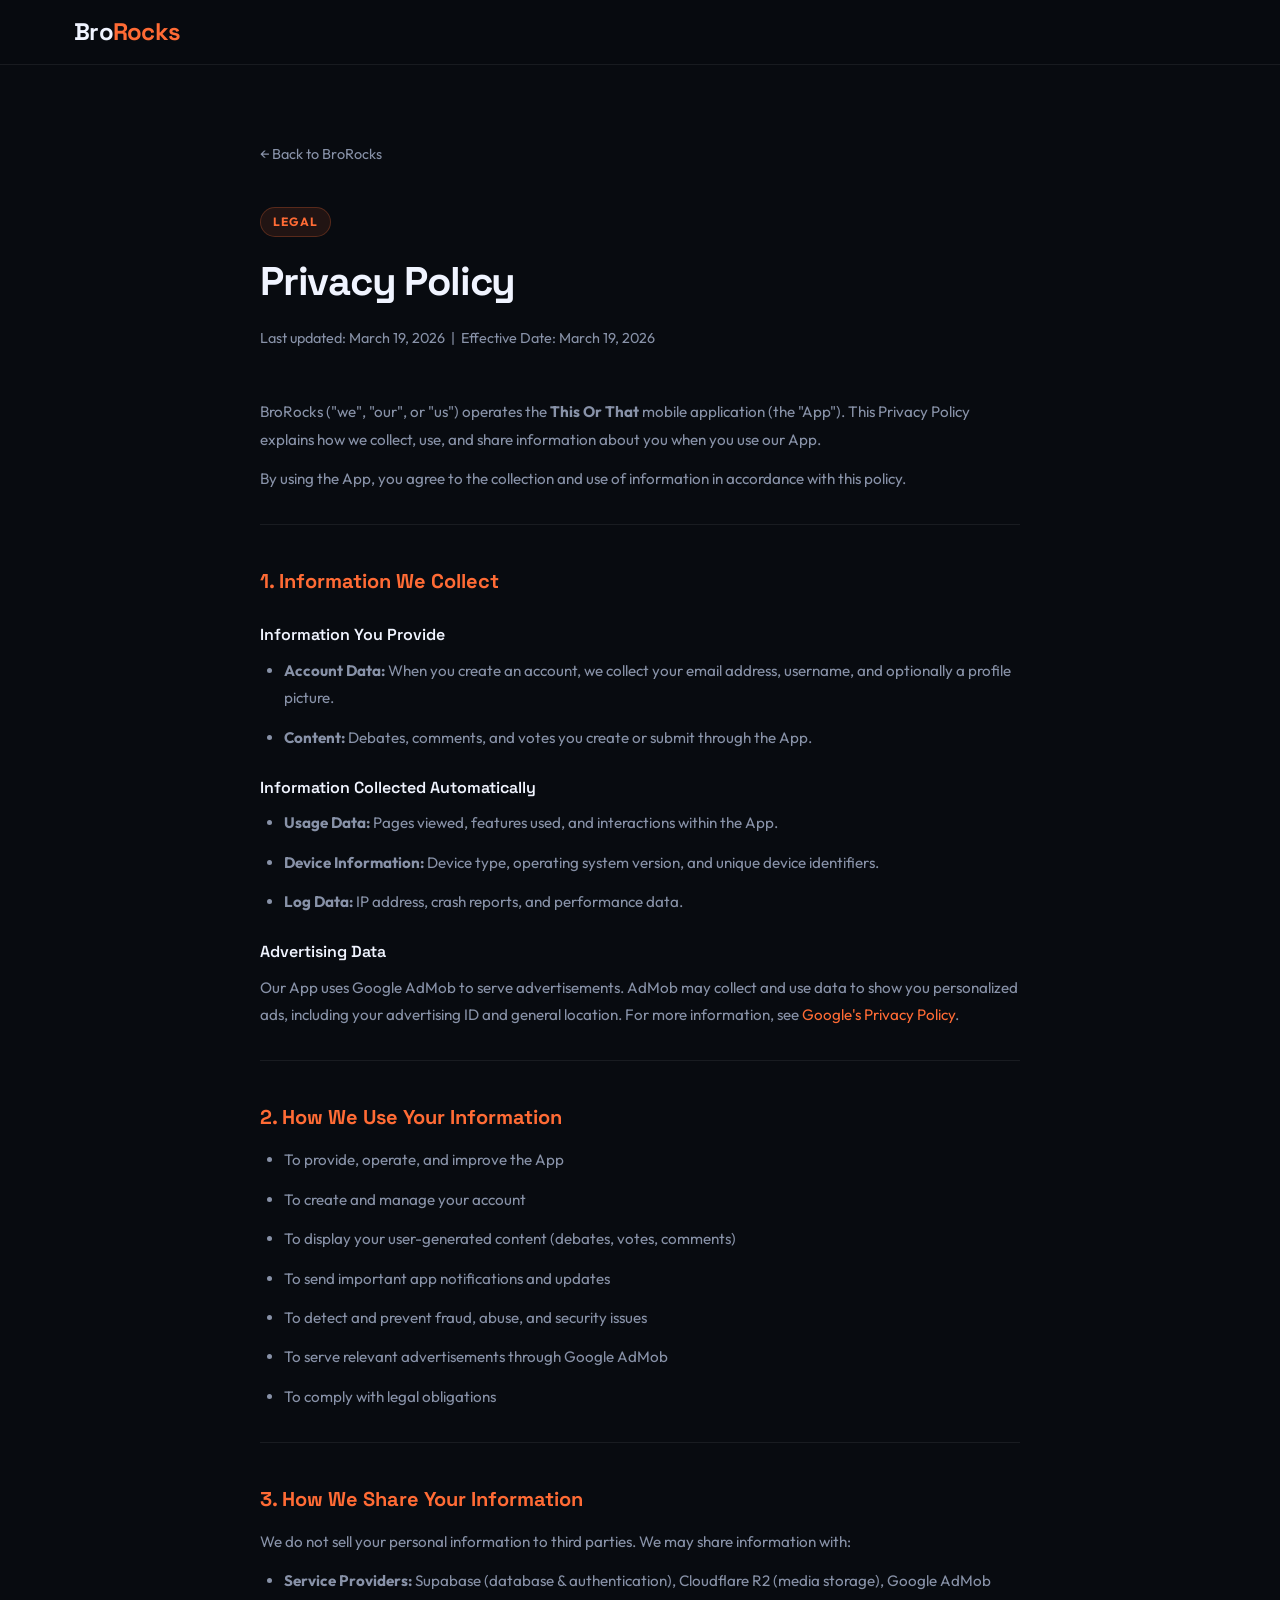
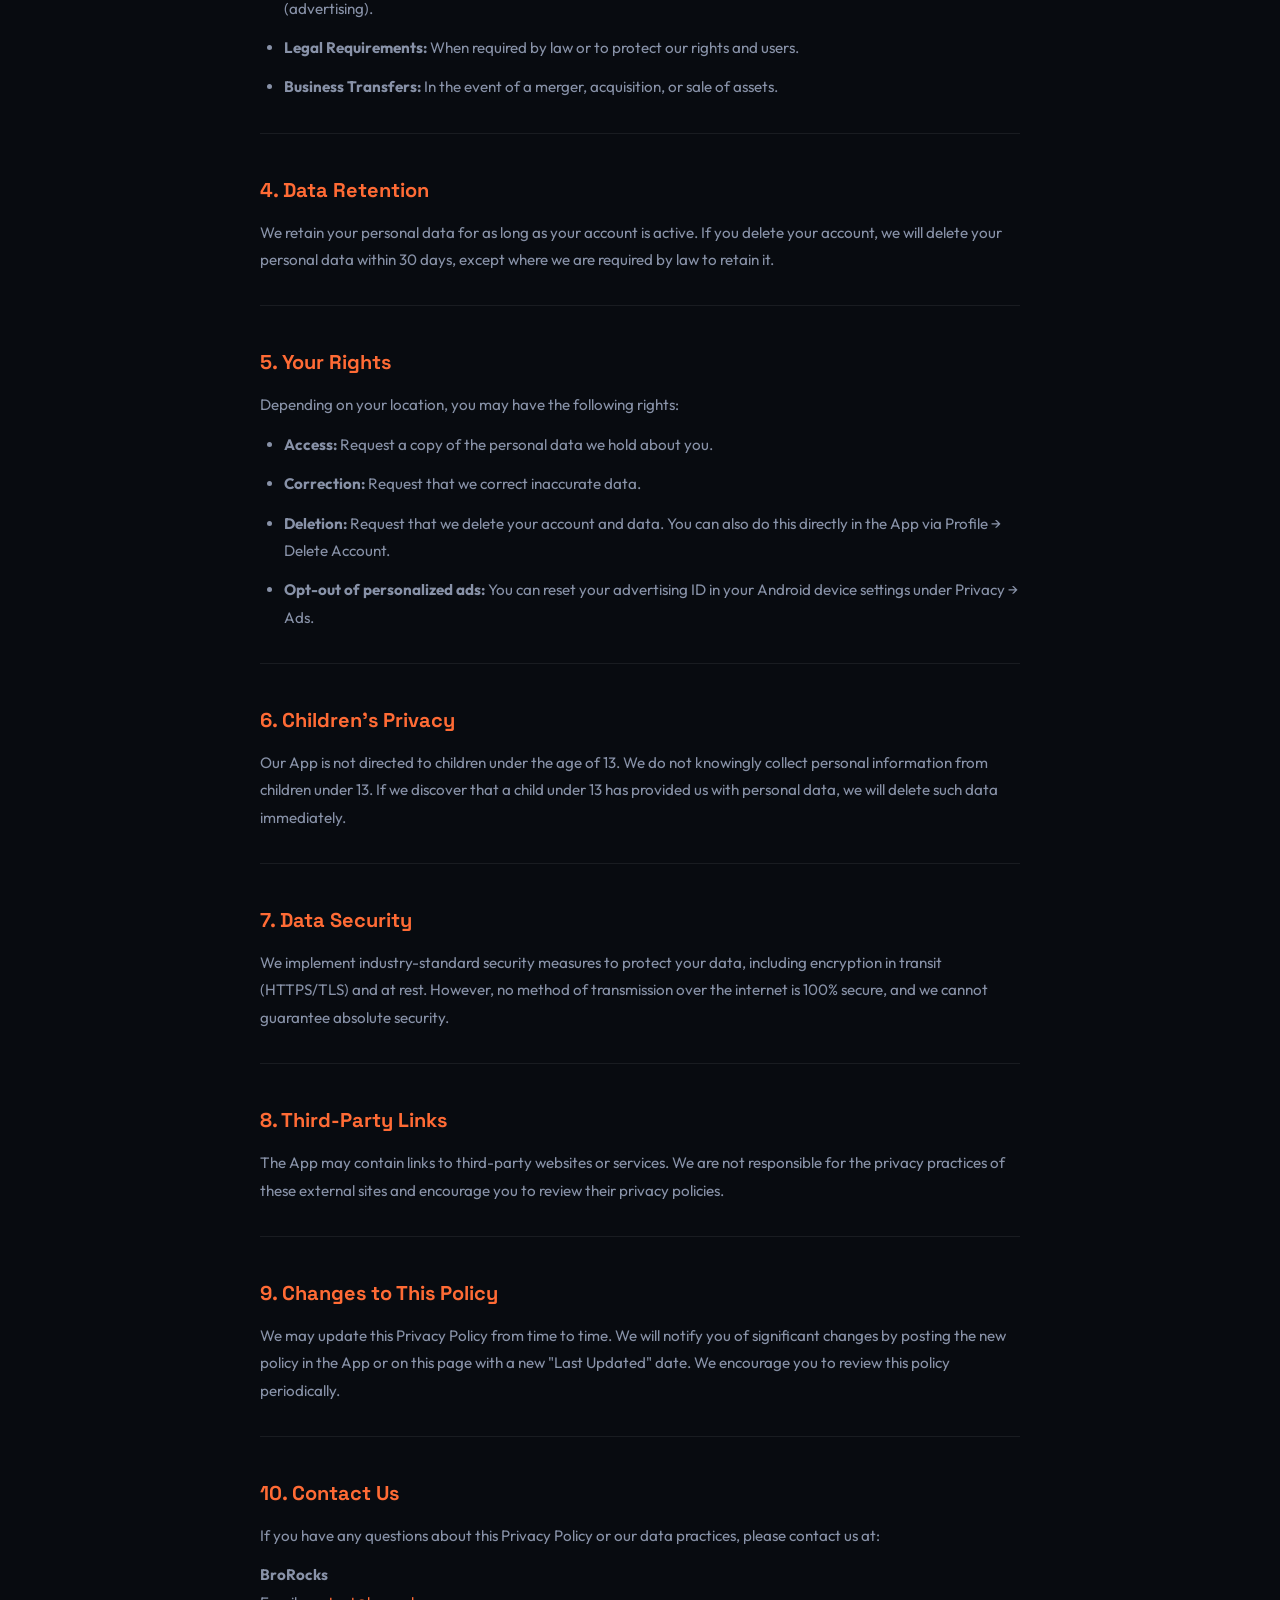
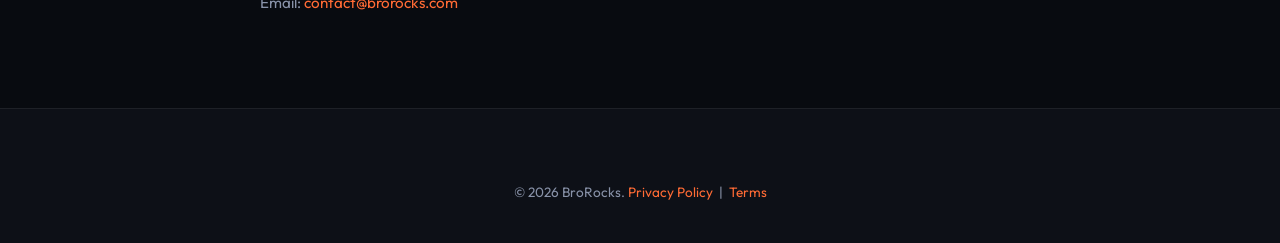
==== privacy-policy.html @ 7d25a462 "Brorocks landing page added" ====
<!DOCTYPE html>
<html lang="en">

<head>
    <meta charset="UTF-8">
    <meta name="viewport" content="width=device-width, initial-scale=1.0">
    <title>Privacy Policy | BroRocks</title>
    <meta name="description" content="Privacy Policy for BroRocks apps including This Or That.">
    <link rel="preconnect" href="https://fonts.googleapis.com">
    <link rel="preconnect" href="https://fonts.gstatic.com" crossorigin>
    <link
        href="https://fonts.googleapis.com/css2?family=Outfit:wght@300;400;600;700&family=Space+Grotesk:wght@500;700&display=swap"
        rel="stylesheet">
    <link rel="stylesheet" href="style.css">
    <style>
        .policy-page {
            min-height: 100vh;
            padding: 140px 24px 80px;
        }

        .policy-container {
            max-width: 760px;
            margin: 0 auto;
        }

        .policy-header {
            margin-bottom: 48px;
        }

        .policy-header h1 {
            font-family: var(--font-alt);
            font-size: 2.5rem;
            font-weight: 700;
            letter-spacing: -0.03em;
            margin-bottom: 12px;
        }

        .policy-meta {
            color: var(--text-muted);
            font-size: 0.9rem;
        }

        .policy-body h2 {
            font-family: var(--font-alt);
            font-size: 1.25rem;
            font-weight: 700;
            margin: 40px 0 12px;
            color: var(--accent);
        }

        .policy-body h3 {
            font-family: var(--font-alt);
            font-size: 1rem;
            font-weight: 600;
            margin: 24px 0 8px;
        }

        .policy-body p,
        .policy-body li {
            color: var(--text-muted);
            line-height: 1.8;
            margin-bottom: 12px;
            font-size: 0.95rem;
        }

        .policy-body ul {
            padding-left: 24px;
            margin-bottom: 16px;
        }

        .policy-body a {
            color: var(--accent);
        }

        .policy-body a:hover {
            text-decoration: underline;
        }

        .policy-divider {
            height: 1px;
            background: var(--border);
            margin: 32px 0;
        }

        .back-link {
            display: inline-flex;
            align-items: center;
            gap: 8px;
            color: var(--text-muted);
            font-size: 0.9rem;
            margin-bottom: 40px;
            transition: color 0.2s;
        }

        .back-link:hover {
            color: var(--accent);
        }
    </style>
</head>

<body>
    <nav class="navbar scrolled">
        <div class="nav-container">
            <a href="index.html" class="logo">Bro<span>Rocks</span></a>
        </div>
    </nav>

    <main class="policy-page">
        <div class="policy-container">
            <a href="index.html" class="back-link">← Back to BroRocks</a>

            <div class="policy-header">
                <span class="section-tag">Legal</span>
                <h1>Privacy Policy</h1>
                <p class="policy-meta">Last updated: March 19, 2026 &nbsp;|&nbsp; Effective Date: March 19, 2026</p>
            </div>

            <div class="policy-body">
                <p>BroRocks ("we", "our", or "us") operates the <strong>This Or That</strong> mobile application (the
                    "App"). This Privacy Policy explains how we collect, use, and share information about you when you
                    use our App.</p>
                <p>By using the App, you agree to the collection and use of information in accordance with this policy.
                </p>

                <div class="policy-divider"></div>

                <h2>1. Information We Collect</h2>

                <h3>Information You Provide</h3>
                <ul>
                    <li><strong>Account Data:</strong> When you create an account, we collect your email address,
                        username, and optionally a profile picture.</li>
                    <li><strong>Content:</strong> Debates, comments, and votes you create or submit through the App.
                    </li>
                </ul>

                <h3>Information Collected Automatically</h3>
                <ul>
                    <li><strong>Usage Data:</strong> Pages viewed, features used, and interactions within the App.</li>
                    <li><strong>Device Information:</strong> Device type, operating system version, and unique device
                        identifiers.</li>
                    <li><strong>Log Data:</strong> IP address, crash reports, and performance data.</li>
                </ul>

                <h3>Advertising Data</h3>
                <p>Our App uses Google AdMob to serve advertisements. AdMob may collect and use data to show you
                    personalized ads, including your advertising ID and general location. For more information, see <a
                        href="https://policies.google.com/privacy" target="_blank" rel="noopener">Google's Privacy
                        Policy</a>.</p>

                <div class="policy-divider"></div>

                <h2>2. How We Use Your Information</h2>
                <ul>
                    <li>To provide, operate, and improve the App</li>
                    <li>To create and manage your account</li>
                    <li>To display your user-generated content (debates, votes, comments)</li>
                    <li>To send important app notifications and updates</li>
                    <li>To detect and prevent fraud, abuse, and security issues</li>
                    <li>To serve relevant advertisements through Google AdMob</li>
                    <li>To comply with legal obligations</li>
                </ul>

                <div class="policy-divider"></div>

                <h2>3. How We Share Your Information</h2>
                <p>We do not sell your personal information to third parties. We may share information with:</p>
                <ul>
                    <li><strong>Service Providers:</strong> Supabase (database & authentication), Cloudflare R2 (media
                        storage), Google AdMob (advertising).</li>
                    <li><strong>Legal Requirements:</strong> When required by law or to protect our rights and users.
                    </li>
                    <li><strong>Business Transfers:</strong> In the event of a merger, acquisition, or sale of assets.
                    </li>
                </ul>

                <div class="policy-divider"></div>

                <h2>4. Data Retention</h2>
                <p>We retain your personal data for as long as your account is active. If you delete your account, we
                    will delete your personal data within 30 days, except where we are required by law to retain it.</p>

                <div class="policy-divider"></div>

                <h2>5. Your Rights</h2>
                <p>Depending on your location, you may have the following rights:</p>
                <ul>
                    <li><strong>Access:</strong> Request a copy of the personal data we hold about you.</li>
                    <li><strong>Correction:</strong> Request that we correct inaccurate data.</li>
                    <li><strong>Deletion:</strong> Request that we delete your account and data. You can also do this
                        directly in the App via Profile → Delete Account.</li>
                    <li><strong>Opt-out of personalized ads:</strong> You can reset your advertising ID in your Android
                        device settings under Privacy → Ads.</li>
                </ul>

                <div class="policy-divider"></div>

                <h2>6. Children's Privacy</h2>
                <p>Our App is not directed to children under the age of 13. We do not knowingly collect personal
                    information from children under 13. If we discover that a child under 13 has provided us with
                    personal data, we will delete such data immediately.</p>

                <div class="policy-divider"></div>

                <h2>7. Data Security</h2>
                <p>We implement industry-standard security measures to protect your data, including encryption in
                    transit (HTTPS/TLS) and at rest. However, no method of transmission over the internet is 100%
                    secure, and we cannot guarantee absolute security.</p>

                <div class="policy-divider"></div>

                <h2>8. Third-Party Links</h2>
                <p>The App may contain links to third-party websites or services. We are not responsible for the privacy
                    practices of these external sites and encourage you to review their privacy policies.</p>

                <div class="policy-divider"></div>

                <h2>9. Changes to This Policy</h2>
                <p>We may update this Privacy Policy from time to time. We will notify you of significant changes by
                    posting the new policy in the App or on this page with a new "Last Updated" date. We encourage you
                    to review this policy periodically.</p>

                <div class="policy-divider"></div>

                <h2>10. Contact Us</h2>
                <p>If you have any questions about this Privacy Policy or our data practices, please contact us at:</p>
                <p><strong>BroRocks</strong><br>
                    Email: <a href="mailto:contact@brorocks.com">contact@brorocks.com</a></p>
            </div>
        </div>
    </main>

    <footer class="footer">
        <div class="container">
            <div class="footer-bottom" style="border-top: none; padding-top: 0;">
                <span>© 2026 BroRocks. <a href="privacy-policy.html" style="color: var(--accent);">Privacy Policy</a>
                    &nbsp;|&nbsp; <a href="terms.html" style="color: var(--accent);">Terms</a></span>
            </div>
        </div>
    </footer>
</body>

</html>
---- style.css ----
/* === RESET & BASE === */
*, *::before, *::after {
    box-sizing: border-box;
    margin: 0;
    padding: 0;
}

:root {
    --bg: #080b10;
    --bg2: #0d1017;
    --surface: #111621;
    --surface2: #181e2b;
    --border: rgba(255, 255, 255, 0.07);
    --accent: #ff6b35;
    --accent2: #ff3c6e;
    --neon: #00f5d4;
    --purple: #8b5cf6;
    --text: #f0f4ff;
    --text-muted: #8892a8;
    --font-main: 'Outfit', sans-serif;
    --font-alt: 'Space Grotesk', sans-serif;
    --radius: 16px;
    --max-w: 1180px;
}

html { scroll-behavior: smooth; }

body {
    font-family: var(--font-main);
    background: var(--bg);
    color: var(--text);
    overflow-x: hidden;
    line-height: 1.65;
}

a { text-decoration: none; color: inherit; }

img { max-width: 100%; }

.container {
    max-width: var(--max-w);
    margin: 0 auto;
    padding: 0 24px;
}

/* === BUTTONS === */
.btn {
    display: inline-flex;
    align-items: center;
    gap: 8px;
    padding: 13px 28px;
    border-radius: 12px;
    font-family: var(--font-main);
    font-size: 0.95rem;
    font-weight: 600;
    letter-spacing: 0.01em;
    cursor: pointer;
    border: none;
    transition: all 0.25s cubic-bezier(0.4, 0, 0.2, 1);
}

.btn-primary {
    background: linear-gradient(135deg, var(--accent), var(--accent2));
    color: #fff;
    box-shadow: 0 4px 20px rgba(255, 107, 53, 0.35);
}

.btn-primary:hover {
    transform: translateY(-2px);
    box-shadow: 0 8px 32px rgba(255, 107, 53, 0.5);
}

.btn-ghost {
    background: rgba(255, 255, 255, 0.06);
    color: var(--text);
    border: 1px solid var(--border);
    backdrop-filter: blur(8px);
}

.btn-ghost:hover {
    background: rgba(255, 255, 255, 0.1);
    border-color: rgba(255, 255, 255, 0.18);
    transform: translateY(-2px);
}

.btn-outline {
    background: transparent;
    color: var(--text);
    border: 1px solid var(--border);
}

.btn-outline:hover {
    border-color: var(--accent);
    color: var(--accent);
    transform: translateY(-2px);
}

/* === GLOW ELEMENTS === */
.glow {
    position: absolute;
    border-radius: 50%;
    filter: blur(100px);
    pointer-events: none;
    z-index: 0;
}
.glow-1 {
    width: 500px; height: 500px;
    background: radial-gradient(circle, rgba(255,107,53,0.15) 0%, transparent 70%);
    top: -100px; left: -100px;
    animation: glow-pulse 6s ease-in-out infinite alternate;
}
.glow-2 {
    width: 400px; height: 400px;
    background: radial-gradient(circle, rgba(139,92,246,0.15) 0%, transparent 70%);
    right: -80px; top: 50px;
    animation: glow-pulse 8s ease-in-out infinite alternate-reverse;
}
.glow-3 {
    width: 600px; height: 400px;
    background: radial-gradient(circle, rgba(0,245,212,0.08) 0%, transparent 70%);
    left: 50%; top: 50%;
    transform: translate(-50%, -50%);
}

@keyframes glow-pulse {
    from { opacity: 0.6; transform: scale(1); }
    to { opacity: 1; transform: scale(1.15); }
}

/* === NAVBAR === */
.navbar {
    position: fixed;
    top: 0; left: 0; right: 0;
    z-index: 1000;
    padding: 16px 0;
    transition: all 0.3s ease;
}

.navbar.scrolled {
    background: rgba(8, 11, 16, 0.85);
    backdrop-filter: blur(16px);
    border-bottom: 1px solid var(--border);
    padding: 12px 0;
}

.nav-container {
    max-width: var(--max-w);
    margin: 0 auto;
    padding: 0 24px;
    display: flex;
    align-items: center;
    justify-content: space-between;
}

.logo {
    font-family: var(--font-alt);
    font-size: 1.5rem;
    font-weight: 700;
    letter-spacing: -0.03em;
    color: var(--text);
}

.logo span { color: var(--accent); }

.nav-links {
    list-style: none;
    display: flex;
    gap: 36px;
}

.nav-links a {
    font-weight: 500;
    font-size: 0.9rem;
    color: var(--text-muted);
    letter-spacing: 0.01em;
    transition: color 0.2s;
}
.nav-links a:hover { color: var(--text); }

.hamburger {
    display: none;
    flex-direction: column;
    gap: 5px;
    background: none;
    border: none;
    cursor: pointer;
    padding: 4px;
}
.hamburger span {
    display: block; width: 24px; height: 2px;
    background: var(--text);
    border-radius: 2px;
    transition: all 0.3s ease;
}

/* === HERO SECTION === */
.hero {
    min-height: 100vh;
    display: flex;
    align-items: center;
    justify-content: center;
    position: relative;
    overflow: hidden;
    padding: 140px 24px 80px;
}

.hero-bg-grid {
    position: absolute;
    inset: 0;
    background-image:
        linear-gradient(rgba(255,255,255,0.02) 1px, transparent 1px),
        linear-gradient(90deg, rgba(255,255,255,0.02) 1px, transparent 1px);
    background-size: 60px 60px;
    mask-image: radial-gradient(ellipse at center, black 40%, transparent 80%);
}

.hero-content {
    position: relative;
    z-index: 1;
    text-align: center;
    max-width: 780px;
    margin: 0 auto;
}

.badge {
    display: inline-block;
    background: rgba(255, 107, 53, 0.12);
    border: 1px solid rgba(255, 107, 53, 0.3);
    color: var(--accent);
    padding: 6px 18px;
    border-radius: 100px;
    font-size: 0.8rem;
    font-weight: 600;
    letter-spacing: 0.05em;
    text-transform: uppercase;
    margin-bottom: 28px;
    animation: fade-in-up 0.6s ease;
}

.hero-title {
    font-family: var(--font-alt);
    font-size: clamp(3rem, 7vw, 5.5rem);
    font-weight: 700;
    line-height: 1.05;
    letter-spacing: -0.04em;
    margin-bottom: 24px;
    animation: fade-in-up 0.7s ease 0.1s both;
}

.gradient-text {
    background: linear-gradient(135deg, var(--accent), var(--accent2), var(--purple));
    -webkit-background-clip: text;
    -webkit-text-fill-color: transparent;
    background-clip: text;
}

.hero-subtitle {
    font-size: 1.15rem;
    color: var(--text-muted);
    max-width: 520px;
    margin: 0 auto 40px;
    line-height: 1.7;
    animation: fade-in-up 0.7s ease 0.2s both;
}

.hero-cta {
    display: flex;
    gap: 16px;
    justify-content: center;
    flex-wrap: wrap;
    margin-bottom: 64px;
    animation: fade-in-up 0.7s ease 0.3s both;
}

.hero-stats {
    display: flex;
    align-items: center;
    justify-content: center;
    gap: 32px;
    animation: fade-in-up 0.7s ease 0.4s both;
}

.stat { text-align: center; }

.stat-num {
    font-family: var(--font-alt);
    font-size: 2rem;
    font-weight: 700;
    color: var(--text);
}

.stat-label {
    display: block;
    font-size: 0.8rem;
    color: var(--text-muted);
    margin-top: 4px;
}

.stat-divider {
    width: 1px;
    height: 48px;
    background: var(--border);
}

.scroll-indicator {
    position: absolute;
    bottom: 40px;
    left: 50%;
    transform: translateX(-50%);
    display: flex;
    flex-direction: column;
    align-items: center;
    gap: 8px;
    color: var(--text-muted);
    font-size: 0.75rem;
    letter-spacing: 0.08em;
    text-transform: uppercase;
    animation: scroll-bounce 2s ease-in-out infinite;
}

.scroll-line {
    width: 1px;
    height: 40px;
    background: linear-gradient(to bottom, var(--accent), transparent);
}

@keyframes scroll-bounce {
    0%, 100% { transform: translateX(-50%) translateY(0); }
    50% { transform: translateX(-50%) translateY(8px); }
}

/* === SECTION HEADERS === */
.section-header {
    text-align: center;
    margin-bottom: 64px;
}

.section-header.left-align { text-align: left; }

.section-tag {
    display: inline-block;
    font-size: 0.75rem;
    font-weight: 700;
    letter-spacing: 0.1em;
    text-transform: uppercase;
    color: var(--accent);
    margin-bottom: 12px;
    background: rgba(255,107,53,0.1);
    padding: 4px 12px;
    border-radius: 100px;
    border: 1px solid rgba(255,107,53,0.25);
}

.section-header h2 {
    font-family: var(--font-alt);
    font-size: clamp(2rem, 4vw, 3rem);
    font-weight: 700;
    letter-spacing: -0.03em;
    line-height: 1.15;
    margin-bottom: 16px;
}

.section-header p {
    color: var(--text-muted);
    font-size: 1rem;
    max-width: 480px;
    margin: 0 auto;
}

/* === APPS SECTION === */
.apps-section { padding: 120px 0; }

/* Featured */
.app-featured {
    display: grid;
    grid-template-columns: 1fr 1fr;
    gap: 64px;
    align-items: center;
    background: var(--surface);
    border: 1px solid var(--border);
    border-radius: 28px;
    padding: 56px;
    margin-bottom: 32px;
    position: relative;
    overflow: hidden;
    transition: transform 0.3s ease;
}

.app-featured:hover { transform: translateY(-4px); }

.app-featured::before {
    content: '';
    position: absolute;
    top: 0; left: 0; right: 0;
    height: 2px;
    background: linear-gradient(90deg, var(--accent), var(--accent2), var(--purple));
}

.app-icon-large {
    width: 72px; height: 72px;
    border-radius: 20px;
    display: flex;
    align-items: center;
    justify-content: center;
    font-size: 2rem;
    margin-bottom: 20px;
    box-shadow: 0 8px 32px rgba(255,107,53,0.3);
}

.featured-badge {
    display: inline-block;
    background: rgba(255,107,53,0.12);
    border: 1px solid rgba(255,107,53,0.3);
    color: var(--accent);
    padding: 4px 12px;
    border-radius: 100px;
    font-size: 0.75rem;
    font-weight: 600;
    margin-bottom: 16px;
}

.app-featured-content h3 {
    font-family: var(--font-alt);
    font-size: 2.2rem;
    font-weight: 700;
    letter-spacing: -0.03em;
    margin-bottom: 16px;
}

.app-featured-content p {
    color: var(--text-muted);
    line-height: 1.7;
    margin-bottom: 24px;
}

.app-tags { display: flex; gap: 8px; flex-wrap: wrap; margin-bottom: 32px; }
.tag {
    padding: 4px 12px;
    background: var(--surface2);
    border: 1px solid var(--border);
    border-radius: 100px;
    font-size: 0.78rem;
    font-weight: 600;
    color: var(--text-muted);
}

.app-actions { display: flex; gap: 16px; flex-wrap: wrap; }

/* Phone Mockup */
.app-featured-preview {
    display: flex;
    justify-content: center;
    align-items: center;
    position: relative;
}

.phone-mockup {
    width: 220px;
    background: #0d1117;
    border-radius: 32px;
    border: 2px solid rgba(255,255,255,0.1);
    padding: 16px;
    position: relative;
    z-index: 1;
    box-shadow: 0 24px 64px rgba(0,0,0,0.5);
}

.phone-screen {
    border-radius: 20px;
    overflow: hidden;
    height: 380px;
    display: flex;
    flex-direction: column;
}

.mock-header {
    background: #111;
    height: 40px;
    display: flex;
    align-items: center;
    justify-content: center;
}

.mock-dot {
    width: 60px; height: 8px;
    background: #222;
    border-radius: 4px;
}

.mock-option {
    flex: 1;
    display: flex;
    align-items: center;
    justify-content: space-between;
    padding: 20px 18px;
    font-weight: 700;
    font-size: 0.9rem;
    transition: all 0.3s;
}

.top-option {
    background: linear-gradient(135deg, rgba(255,107,53,0.7), rgba(255,62,110,0.7));
    color: white;
}

.bot-option {
    background: linear-gradient(135deg, rgba(67,233,123,0.7), rgba(56,249,215,0.7));
    color: white;
}

.pct {
    font-family: var(--font-alt);
    font-size: 1.3rem;
    font-weight: 700;
}

.mock-or {
    background: #1a1a2e;
    color: #fff;
    text-align: center;
    padding: 10px;
    font-family: var(--font-alt);
    font-weight: 700;
    font-size: 0.9rem;
    letter-spacing: 0.1em;
}

.phone-glow {
    position: absolute;
    width: 250px; height: 250px;
    background: radial-gradient(circle, rgba(255,107,53,0.2) 0%, transparent 70%);
    border-radius: 50%;
    filter: blur(40px);
    z-index: 0;
}

/* Apps Grid */
.apps-grid {
    display: grid;
    grid-template-columns: 1fr 1fr;
    gap: 24px;
}

.app-card {
    background: var(--surface);
    border: 1px solid var(--border);
    border-radius: 24px;
    transition: all 0.3s ease;
    overflow: hidden;
    position: relative;
}

.app-card:hover {
    border-color: rgba(255,107,53,0.3);
    transform: translateY(-4px);
    box-shadow: 0 12px 40px rgba(0,0,0,0.3);
}

.app-card-inner {
    padding: 32px;
    display: flex;
    flex-direction: column;
    gap: 16px;
    height: 100%;
}

.app-icon {
    width: 56px; height: 56px;
    border-radius: 16px;
    display: flex;
    align-items: center;
    justify-content: center;
    font-size: 1.5rem;
}

.app-card-content h4 {
    font-family: var(--font-alt);
    font-size: 1.25rem;
    font-weight: 700;
    margin-bottom: 8px;
}

.app-card-content p {
    color: var(--text-muted);
    font-size: 0.9rem;
    line-height: 1.6;
}

.app-tags.small .tag { font-size: 0.72rem; }

.app-status {
    margin-top: auto;
    display: inline-block;
    padding: 4px 12px;
    border-radius: 100px;
    font-size: 0.75rem;
    font-weight: 700;
    align-self: flex-start;
}

.coming-soon {
    background: rgba(139,92,246,0.12);
    border: 1px solid rgba(139,92,246,0.3);
    color: #a78bfa;
}

/* === STUDIO SECTION === */
.studio-section { padding: 120px 0; }

.studio-inner {
    background: var(--surface);
    border: 1px solid var(--border);
    border-radius: 28px;
    padding: 72px 64px;
    position: relative;
    overflow: hidden;
}

.studio-pillars {
    display: grid;
    grid-template-columns: repeat(4, 1fr);
    gap: 32px;
    margin-top: 48px;
}

.pillar {
    padding: 28px 24px;
    background: var(--bg2);
    border: 1px solid var(--border);
    border-radius: 20px;
    transition: all 0.3s;
}

.pillar:hover {
    border-color: rgba(255, 107, 53, 0.3);
    transform: translateY(-4px);
}

.pillar-icon {
    font-size: 2rem;
    margin-bottom: 16px;
}

.pillar h4 {
    font-family: var(--font-alt);
    font-size: 1rem;
    font-weight: 600;
    margin-bottom: 10px;
}

.pillar p { color: var(--text-muted); font-size: 0.88rem; line-height: 1.6; }

/* === CAREERS === */
.careers-section { padding: 120px 0; }

.careers-inner {
    background: linear-gradient(135deg, rgba(255,107,53,0.06), rgba(139,92,246,0.06));
    border: 1px solid var(--border);
    border-radius: 28px;
    padding: 72px 64px;
}

.contact-card {
    display: grid;
    grid-template-columns: 1fr 1fr;
    gap: 48px;
    align-items: center;
    background: var(--surface);
    border: 1px solid var(--border);
    border-radius: 24px;
    padding: 48px;
    margin-top: 16px;
}

.contact-card-left h4 {
    font-family: var(--font-alt);
    font-size: 1.5rem;
    margin-bottom: 12px;
}

.contact-card-left p { color: var(--text-muted); margin-bottom: 28px; line-height: 1.65; }

.open-role {
    display: flex;
    align-items: center;
    gap: 12px;
    padding: 14px 0;
    border-bottom: 1px solid var(--border);
    font-weight: 500;
}

.open-role:last-child { border-bottom: none; }

.role-dot {
    width: 8px; height: 8px;
    background: var(--neon);
    border-radius: 50%;
    box-shadow: 0 0 8px var(--neon);
    flex-shrink: 0;
}

.role-tag {
    margin-left: auto;
    background: rgba(0, 245, 212, 0.1);
    border: 1px solid rgba(0, 245, 212, 0.3);
    color: var(--neon);
    padding: 2px 10px;
    border-radius: 100px;
    font-size: 0.72rem;
    font-weight: 700;
}

/* === ABOUT === */
.about-section { padding: 120px 0; }

.about-inner {
    display: grid;
    grid-template-columns: 380px 1fr;
    gap: 80px;
    align-items: start;
}

.about-content {
    display: grid;
    grid-template-columns: 1fr 1fr;
    gap: 48px;
}

.about-text p {
    color: var(--text-muted);
    line-height: 1.75;
    margin-bottom: 20px;
    font-size: 0.95rem;
}

.about-text p strong { color: var(--text); }

.value-item {
    display: flex;
    gap: 20px;
    margin-bottom: 32px;
    align-items: flex-start;
}

.value-num {
    font-family: var(--font-alt);
    font-size: 2rem;
    font-weight: 700;
    color: rgba(255, 107, 53, 0.3);
    line-height: 1;
    flex-shrink: 0;
}

.value-item h5 {
    font-family: var(--font-alt);
    font-size: 1rem;
    font-weight: 600;
    margin-bottom: 6px;
}

.value-item p { color: var(--text-muted); font-size: 0.88rem; line-height: 1.55; }

/* === FOOTER === */
.footer {
    border-top: 1px solid var(--border);
    padding: 72px 0 40px;
    background: var(--bg2);
}

.footer-inner {
    display: grid;
    grid-template-columns: 280px 1fr;
    gap: 64px;
    margin-bottom: 48px;
    align-items: start;
}

.footer-brand p {
    color: var(--text-muted);
    font-size: 0.88rem;
    margin-top: 16px;
    line-height: 1.6;
}

.footer-tagline { color: var(--accent) !important; font-style: italic; }

.footer-links {
    display: grid;
    grid-template-columns: repeat(4, 1fr);
    gap: 32px;
}

.footer-col { display: flex; flex-direction: column; gap: 12px; }

.footer-col h6 {
    font-size: 0.8rem;
    font-weight: 700;
    text-transform: uppercase;
    letter-spacing: 0.08em;
    color: var(--text-muted);
    margin-bottom: 4px;
}

.footer-col a {
    color: var(--text-muted);
    font-size: 0.9rem;
    transition: color 0.2s;
}

.footer-col a:hover { color: var(--text); }

.footer-bottom {
    border-top: 1px solid var(--border);
    padding-top: 32px;
    text-align: center;
    color: var(--text-muted);
    font-size: 0.85rem;
}

/* === ANIMATIONS === */
@keyframes fade-in-up {
    from { opacity: 0; transform: translateY(24px); }
    to { opacity: 1; transform: translateY(0); }
}

.reveal {
    opacity: 0;
    transform: translateY(30px);
    transition: opacity 0.7s ease, transform 0.7s ease;
}

.reveal.visible {
    opacity: 1;
    transform: translateY(0);
}

/* === RESPONSIVE === */
@media (max-width: 1024px) {
    .studio-pillars { grid-template-columns: repeat(2, 1fr); }
    .apps-grid { grid-template-columns: 1fr; }
    .about-inner { grid-template-columns: 1fr; gap: 48px; }
    .app-featured { grid-template-columns: 1fr; gap: 48px; }
    .app-featured-preview { display: none; }
    .footer-inner { grid-template-columns: 1fr; gap: 40px; }
    .footer-links { grid-template-columns: repeat(2, 1fr); }
}

@media (max-width: 768px) {
    .nav-links { display: none; }
    .hamburger { display: flex; }

    .nav-links.open {
        display: flex;
        flex-direction: column;
        position: fixed;
        top: 64px; left: 0; right: 0;
        background: rgba(8, 11, 16, 0.97);
        backdrop-filter: blur(20px);
        padding: 32px 24px;
        border-bottom: 1px solid var(--border);
        gap: 24px;
    }

    .hero-stats { flex-direction: column; gap: 20px; }
    .stat-divider { width: 40px; height: 1px; }
    .studio-inner { padding: 40px 28px; }
    .studio-pillars { grid-template-columns: 1fr; }
    .careers-inner { padding: 40px 28px; }
    .contact-card { grid-template-columns: 1fr; padding: 32px; }
    .about-content { grid-template-columns: 1fr; }
    .footer-links { grid-template-columns: 1fr 1fr; }
    .app-featured { padding: 32px 28px; }
}

@media (max-width: 480px) {
    .btn { padding: 12px 20px; font-size: 0.88rem; }
    .footer-links { grid-template-columns: 1fr; }
}
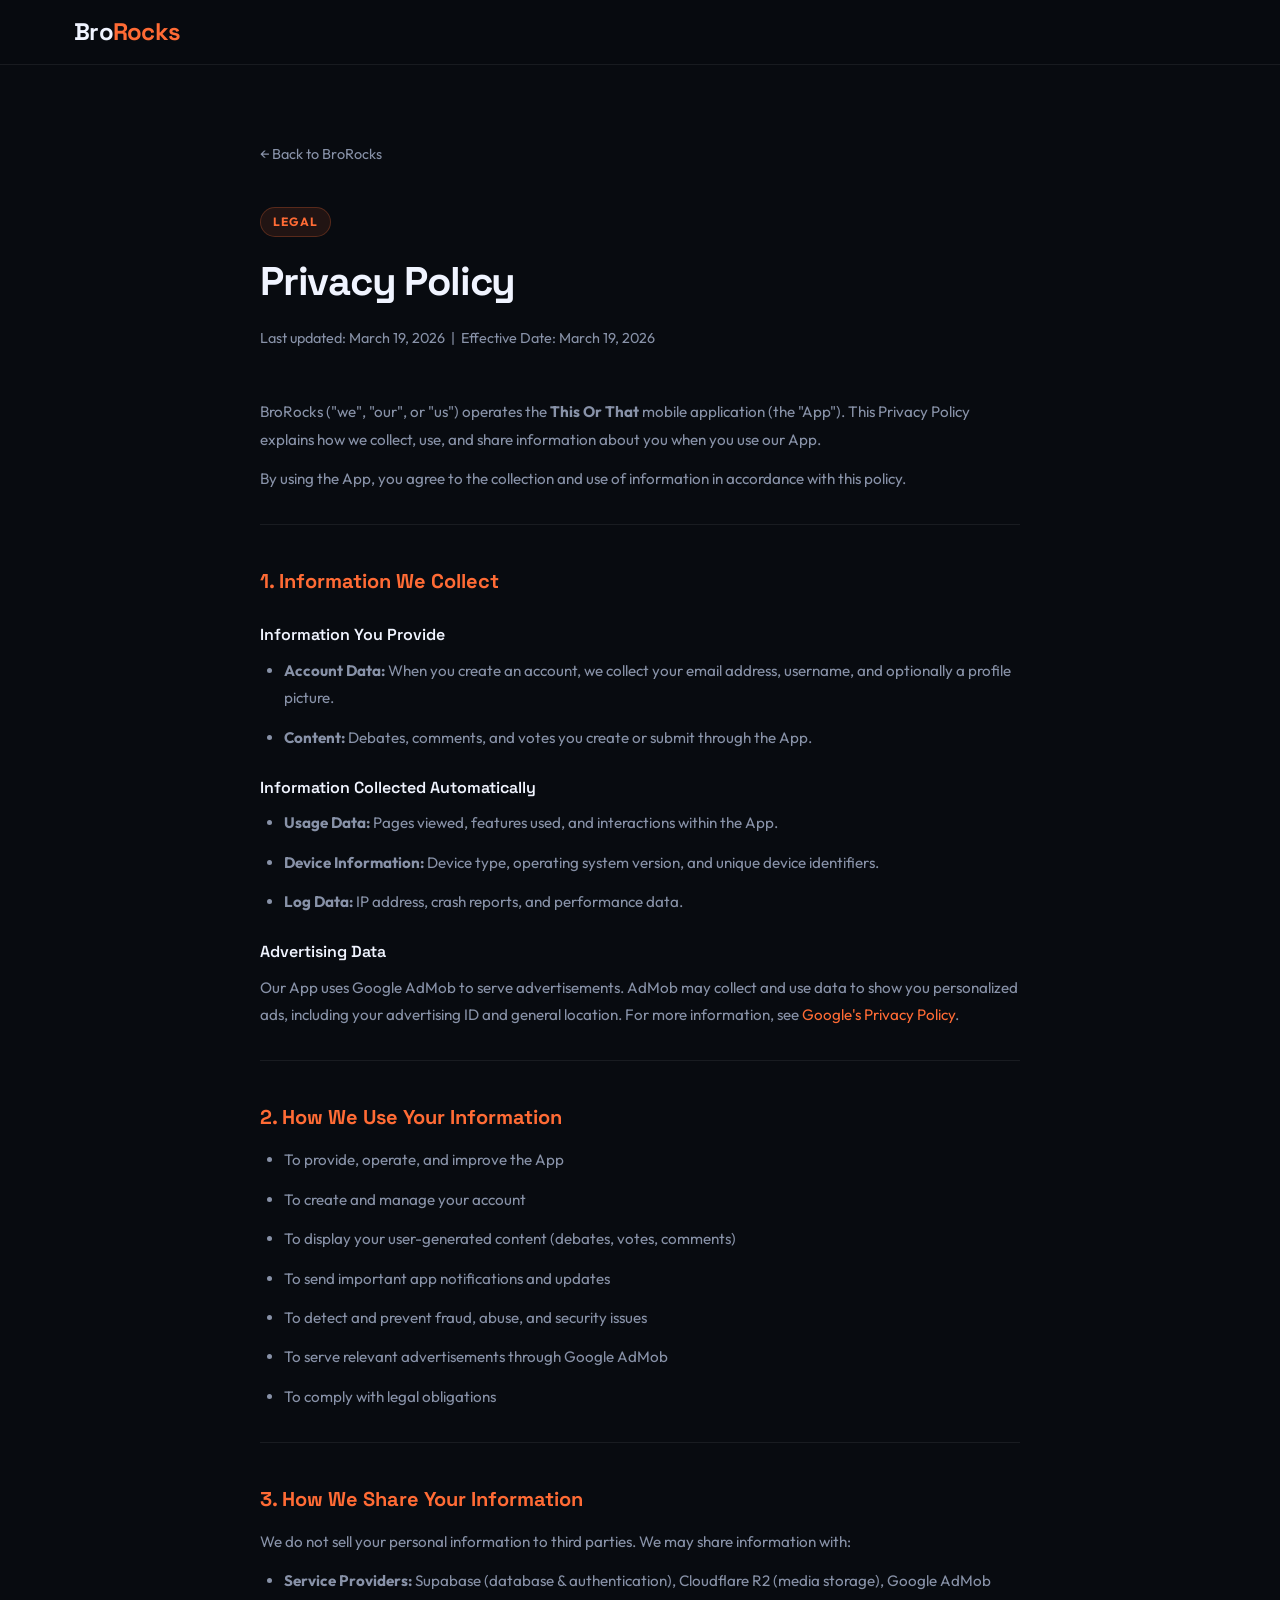
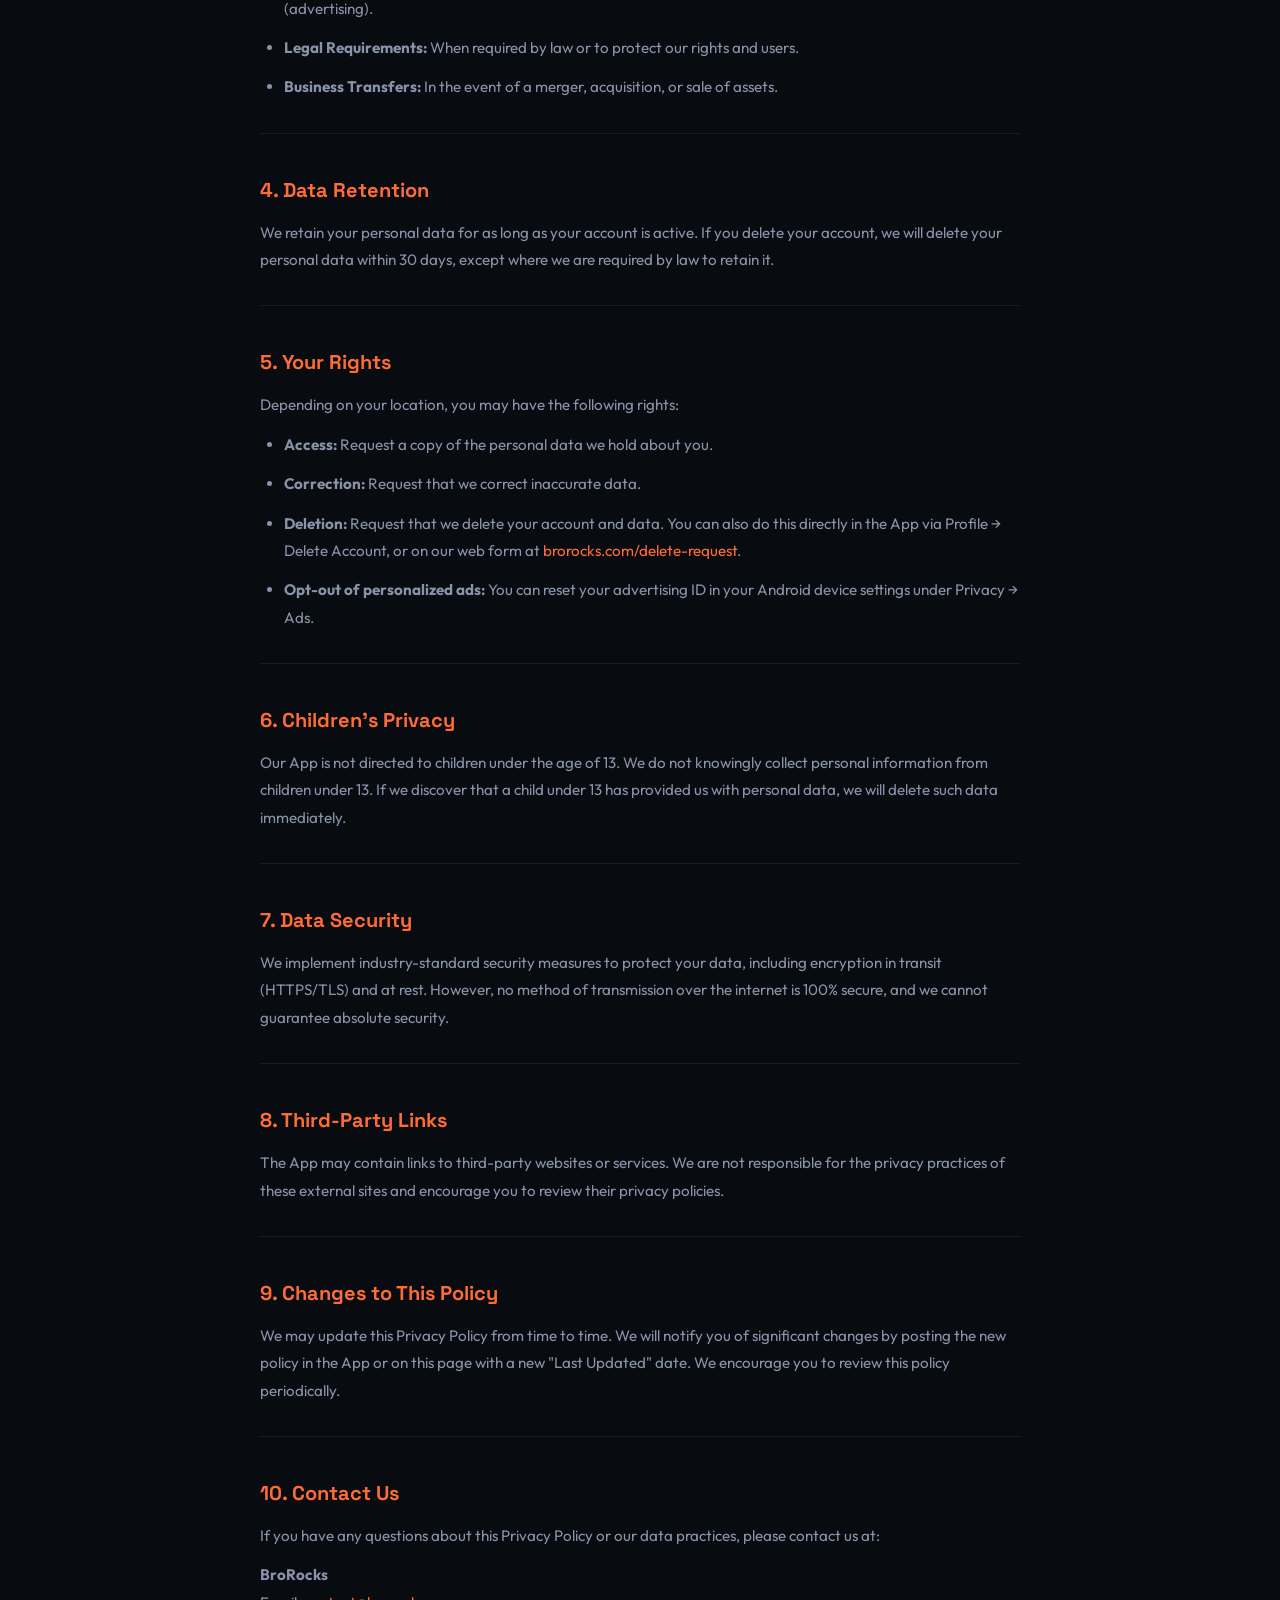
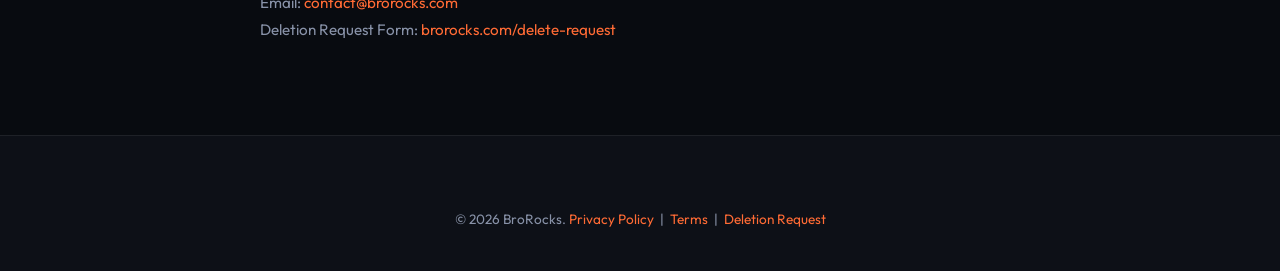
==== commit 409647dd: "added account deletion form" ====
--- a/privacy-policy.html
+++ b/privacy-policy.html
@@ -188,7 +188,8 @@
                     <li><strong>Access:</strong> Request a copy of the personal data we hold about you.</li>
                     <li><strong>Correction:</strong> Request that we correct inaccurate data.</li>
                     <li><strong>Deletion:</strong> Request that we delete your account and data. You can also do this
-                        directly in the App via Profile → Delete Account.</li>
+                        directly in the App via Profile → Delete Account, or on our web form at <a
+                            href="delete-request/">brorocks.com/delete-request</a>.</li>
                     <li><strong>Opt-out of personalized ads:</strong> You can reset your advertising ID in your Android
                         device settings under Privacy → Ads.</li>
                 </ul>
@@ -225,7 +226,8 @@
                 <h2>10. Contact Us</h2>
                 <p>If you have any questions about this Privacy Policy or our data practices, please contact us at:</p>
                 <p><strong>BroRocks</strong><br>
-                    Email: <a href="mailto:contact@brorocks.com">contact@brorocks.com</a></p>
+                    Email: <a href="mailto:contact@brorocks.com">contact@brorocks.com</a><br>
+                    Deletion Request Form: <a href="delete-request/">brorocks.com/delete-request</a></p>
             </div>
         </div>
     </main>
@@ -234,10 +236,11 @@
         <div class="container">
             <div class="footer-bottom" style="border-top: none; padding-top: 0;">
                 <span>© 2026 BroRocks. <a href="privacy-policy.html" style="color: var(--accent);">Privacy Policy</a>
-                    &nbsp;|&nbsp; <a href="terms.html" style="color: var(--accent);">Terms</a></span>
+                    &nbsp;|&nbsp; <a href="terms.html" style="color: var(--accent);">Terms</a> &nbsp;|&nbsp; <a
+                        href="delete-request/" style="color: var(--accent);">Deletion Request</a></span>
             </div>
         </div>
     </footer>
 </body>
 
-</html>+</html>
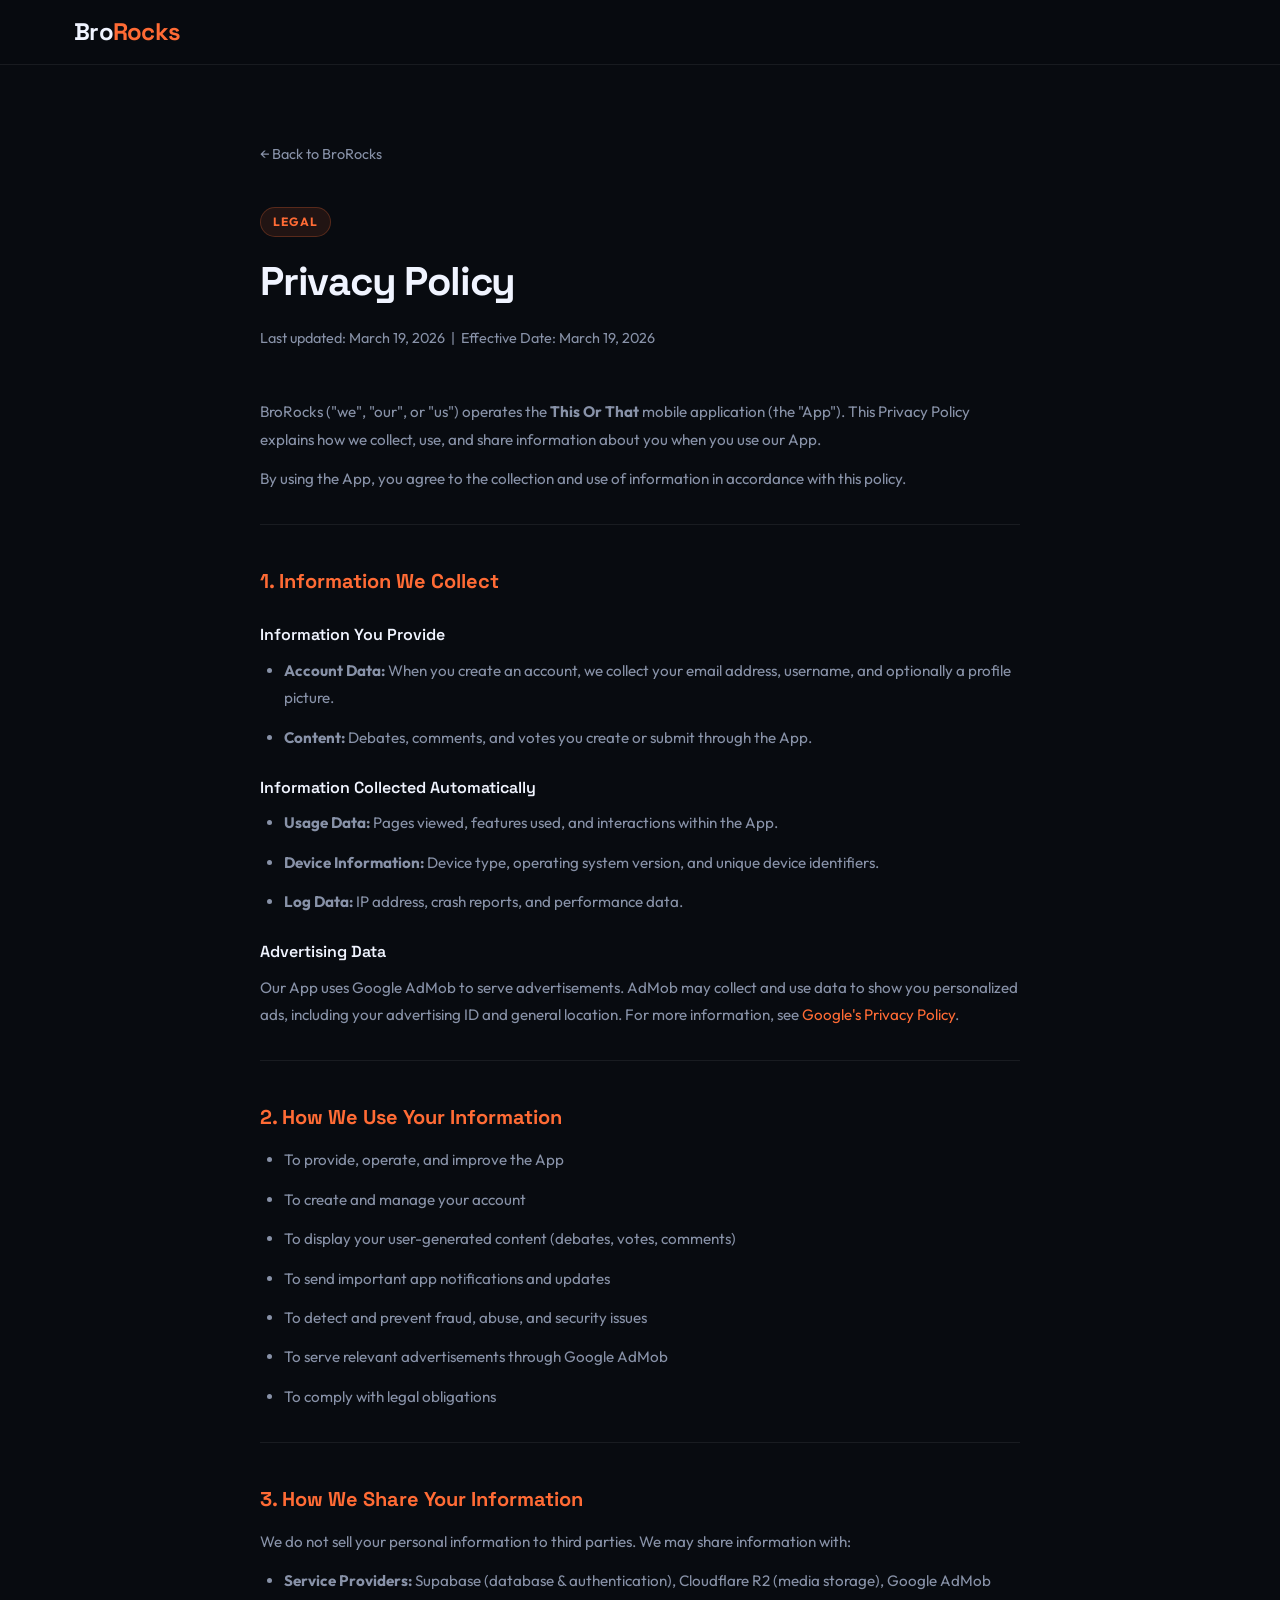
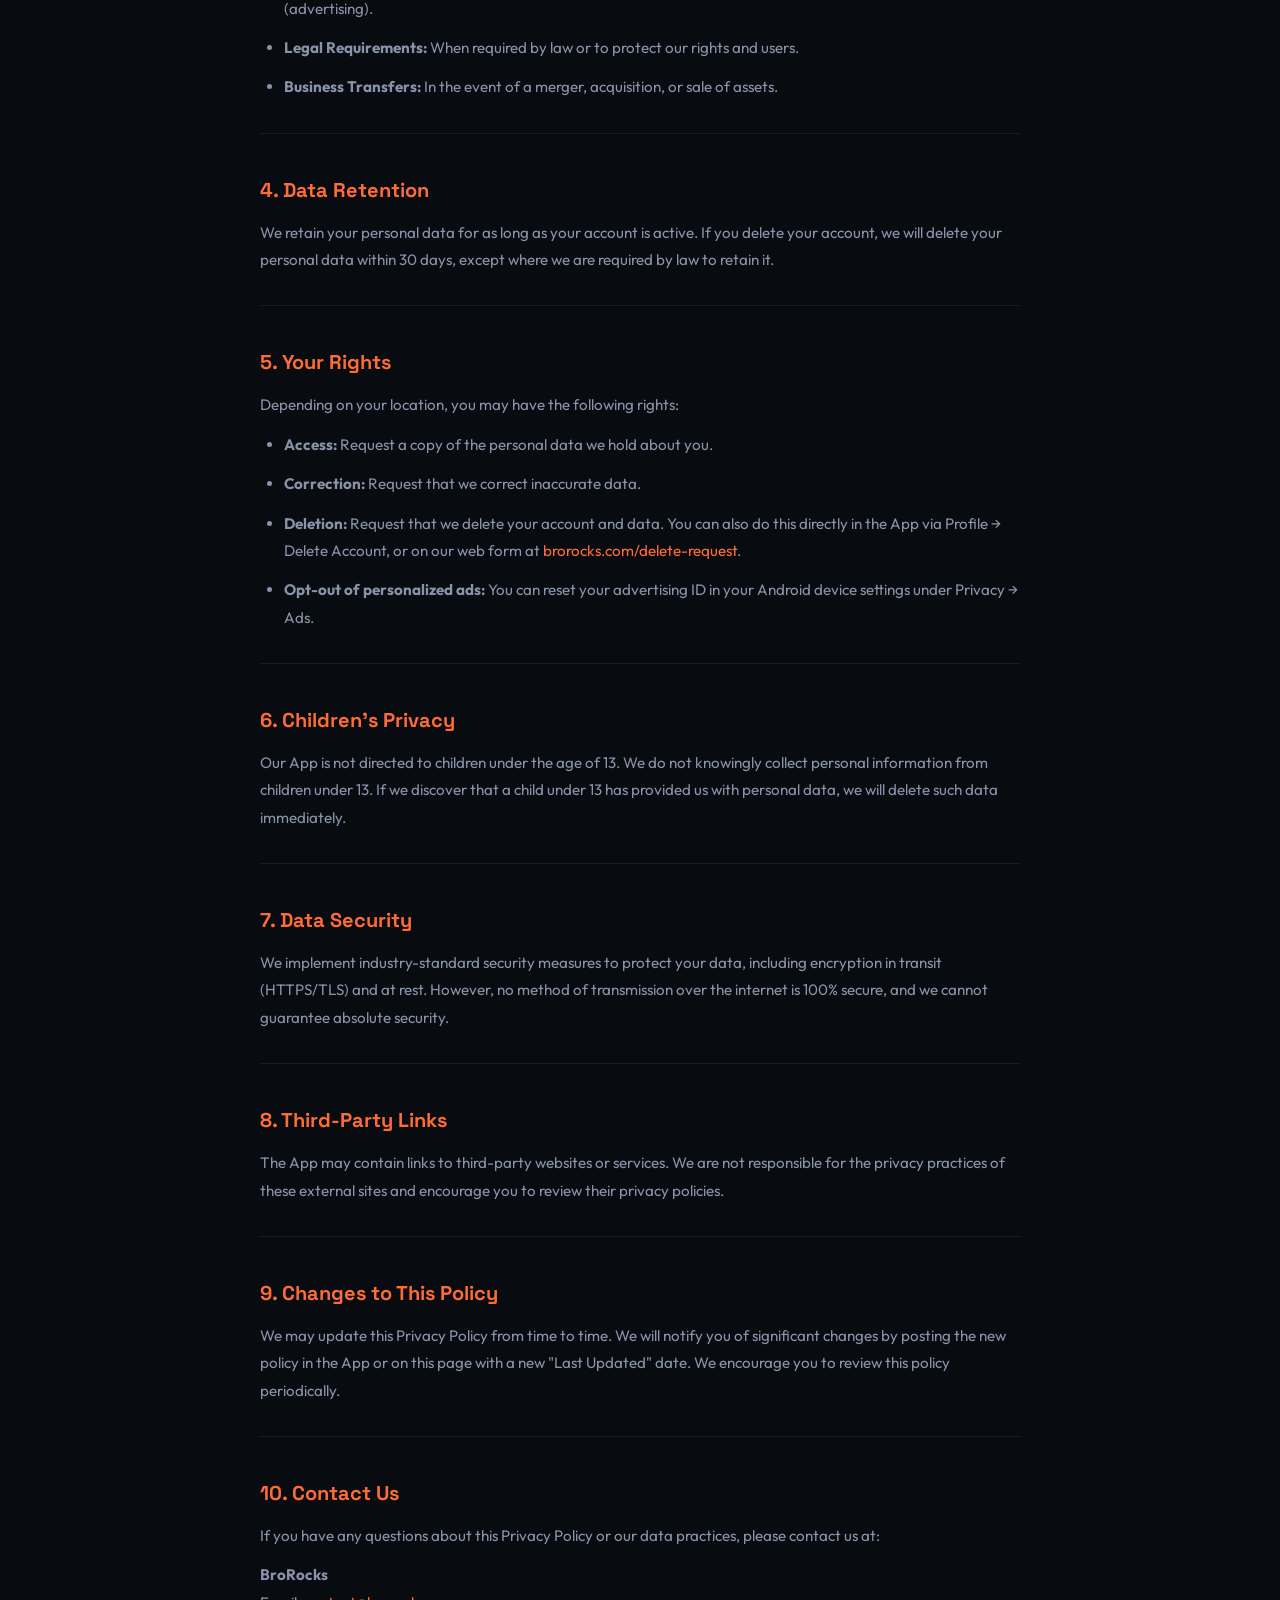
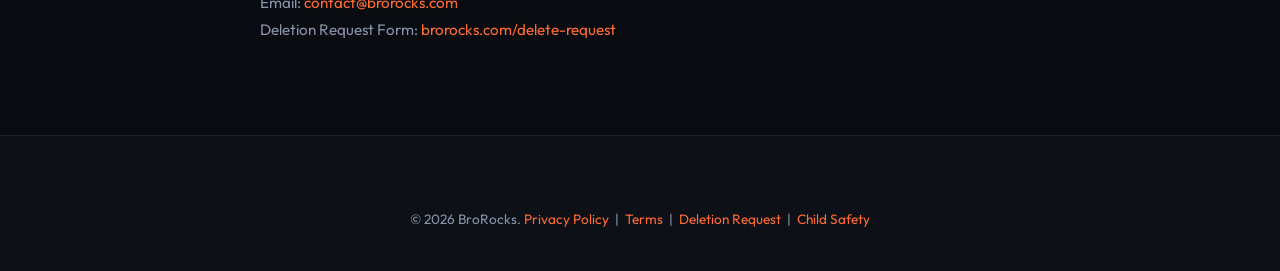
==== commit de68d9ce: "added child safety page" ====
--- a/privacy-policy.html
+++ b/privacy-policy.html
@@ -237,7 +237,8 @@
             <div class="footer-bottom" style="border-top: none; padding-top: 0;">
                 <span>© 2026 BroRocks. <a href="privacy-policy.html" style="color: var(--accent);">Privacy Policy</a>
                     &nbsp;|&nbsp; <a href="terms.html" style="color: var(--accent);">Terms</a> &nbsp;|&nbsp; <a
-                        href="delete-request/" style="color: var(--accent);">Deletion Request</a></span>
+                        href="delete-request/" style="color: var(--accent);">Deletion Request</a> &nbsp;|&nbsp; <a
+                        href="child-safety/" style="color: var(--accent);">Child Safety</a></span>
             </div>
         </div>
     </footer>
